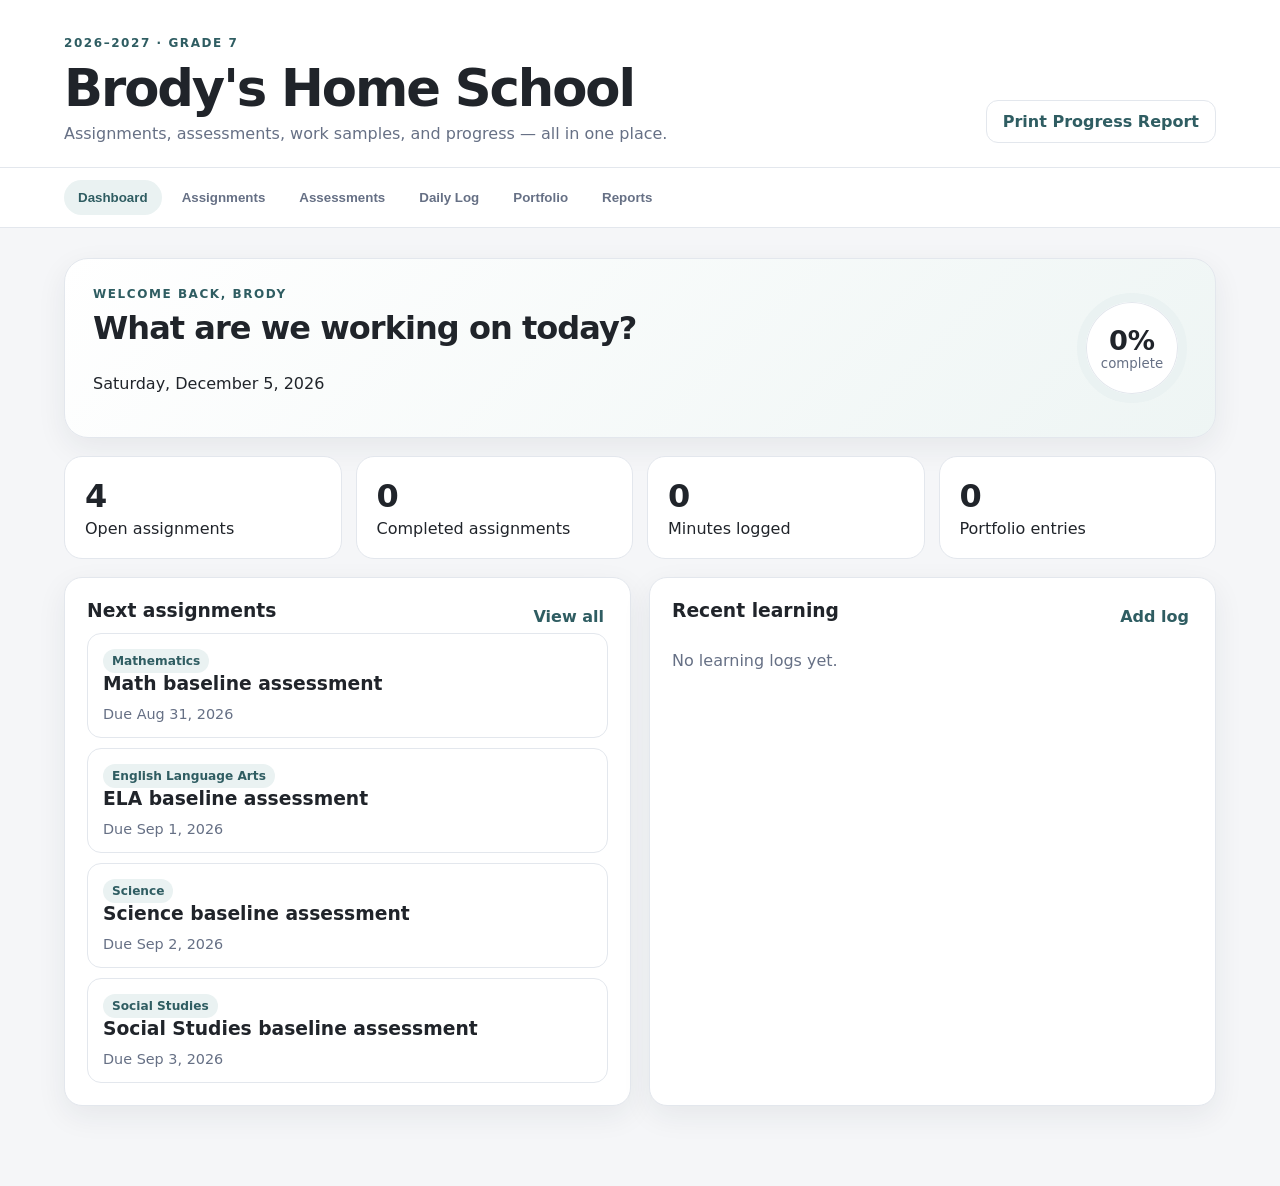
==== index.html @ 9b94ae25 "Add files via upload" ====
<!DOCTYPE html>
<html lang="en">
<head>
  <meta charset="UTF-8">
  <meta name="viewport" content="width=device-width, initial-scale=1.0">
  <title>Brody's Home School</title>
  <link rel="stylesheet" href="styles.css">
</head>
<body>
<header class="site-header">
  <div>
    <p class="eyebrow">2026–2027 · Grade 7</p>
    <h1>Brody's Home School</h1>
    <p class="subtitle">Assignments, assessments, work samples, and progress — all in one place.</p>
  </div>
  <button id="printReportBtn" class="button secondary">Print Progress Report</button>
</header>

<nav class="tabs">
  <button class="tab active" data-view="dashboard">Dashboard</button>
  <button class="tab" data-view="assignments">Assignments</button>
  <button class="tab" data-view="assessments">Assessments</button>
  <button class="tab" data-view="log">Daily Log</button>
  <button class="tab" data-view="portfolio">Portfolio</button>
  <button class="tab" data-view="reports">Reports</button>
</nav>

<main>
<section id="dashboard" class="view active">
  <div class="hero-card">
    <div>
      <p class="eyebrow">Welcome back, Brody</p>
      <h2>What are we working on today?</h2>
      <p id="todayText"></p>
    </div>
    <div class="progress-ring"><span id="overallPercent">0%</span><small>complete</small></div>
  </div>

  <div class="stats-grid">
    <article class="stat-card"><span class="stat-number" id="dueCount">0</span><span>Open assignments</span></article>
    <article class="stat-card"><span class="stat-number" id="completedCount">0</span><span>Completed assignments</span></article>
    <article class="stat-card"><span class="stat-number" id="minutesCount">0</span><span>Minutes logged</span></article>
    <article class="stat-card"><span class="stat-number" id="portfolioCount">0</span><span>Portfolio entries</span></article>
  </div>

  <div class="two-column">
    <section class="panel">
      <div class="panel-heading"><h3>Next assignments</h3><button class="link-button" data-go="assignments">View all</button></div>
      <div id="nextAssignments" class="stack"></div>
    </section>
    <section class="panel">
      <div class="panel-heading"><h3>Recent learning</h3><button class="link-button" data-go="log">Add log</button></div>
      <div id="recentLogs" class="stack"></div>
    </section>
  </div>
</section>

<section id="assignments" class="view">
  <div class="section-heading">
    <div><p class="eyebrow">Schoolwork</p><h2>Assignments</h2></div>
    <button id="addAssignmentBtn" class="button">+ Add Assignment</button>
  </div>
  <div class="filter-row">
    <select id="subjectFilter">
      <option value="all">All subjects</option><option>English Language Arts</option><option>Mathematics</option>
      <option>Science</option><option>Social Studies</option><option>Health</option><option>Physical Education</option>
      <option>Fine Arts</option><option>Technology</option>
    </select>
    <select id="statusFilter"><option value="all">All statuses</option><option value="open">Open</option><option value="complete">Complete</option></select>
  </div>
  <div id="assignmentList" class="card-list"></div>
</section>

<section id="assessments" class="view">
  <div class="section-heading"><div><p class="eyebrow">Baseline + Progress Checks</p><h2>Assessments</h2></div></div>
  <div class="assessment-intro panel">
    <h3>Assessment Week</h3>
    <p>Use this area for Brody's baseline assessments and later progress checks. Results can be recorded here and carried into his progress reports.</p>
  </div>
  <div id="assessmentList" class="card-list"></div>
</section>

<section id="log" class="view">
  <div class="section-heading"><div><p class="eyebrow">Documentation</p><h2>Daily Learning Log</h2></div></div>
  <form id="logForm" class="panel form-grid">
    <label>Date<input type="date" id="logDate" required></label>
    <label>Subject<select id="logSubject" required>
      <option>English Language Arts</option><option>Mathematics</option><option>Science</option><option>Social Studies</option>
      <option>Health</option><option>Physical Education</option><option>Fine Arts</option><option>Technology</option>
    </select></label>
    <label>Minutes<input type="number" id="logMinutes" min="1" step="1" required></label>
    <label class="full">What did you work on?<textarea id="logActivity" rows="3" required></textarea></label>
    <label class="full">Notes / what I learned<textarea id="logNotes" rows="3"></textarea></label>
    <div class="full"><button class="button" type="submit">Save Learning Log</button></div>
  </form>
  <div id="logList" class="card-list"></div>
</section>

<section id="portfolio" class="view">
  <div class="section-heading">
    <div><p class="eyebrow">Work Samples</p><h2>Portfolio</h2></div>
    <button id="addPortfolioBtn" class="button">+ Add Work Sample</button>
  </div>
  <p class="section-note">Save a title, description, date, subject, and optional link to a photo, PDF, document, or other work sample.</p>
  <div id="portfolioList" class="card-list"></div>
</section>

<section id="reports" class="view">
  <div class="section-heading"><div><p class="eyebrow">Parent Records</p><h2>Progress Reports</h2></div></div>
  <div class="report-grid">
    <article class="panel"><h3>Current Summary</h3><div id="reportSummary"></div></article>
    <article class="panel">
      <h3>Export Records</h3>
      <p>Export a complete copy of Brody's school record from this browser.</p>
      <div class="button-stack">
        <button id="exportJsonBtn" class="button">Export Full Record (.json)</button>
        <button id="exportCsvBtn" class="button secondary">Export Learning Log (.csv)</button>
      </div>
      <p class="privacy-note"><strong>Important:</strong> this starter version stores progress only in this browser. Export regularly so the record is backed up.</p>
    </article>
  </div>
</section>
</main>

<dialog id="assignmentDialog">
<form id="assignmentForm" class="dialog-form">
  <div class="dialog-heading"><h2>Add Assignment</h2><button type="button" class="icon-button close-dialog">×</button></div>
  <label>Title<input id="assignmentTitle" required></label>
  <label>Subject<select id="assignmentSubject">
    <option>English Language Arts</option><option>Mathematics</option><option>Science</option><option>Social Studies</option>
    <option>Health</option><option>Physical Education</option><option>Fine Arts</option><option>Technology</option>
  </select></label>
  <label>Due date<input type="date" id="assignmentDue"></label>
  <label>Description<textarea id="assignmentDescription" rows="4"></textarea></label>
  <label>Resource / assignment link<input type="url" id="assignmentLink" placeholder="https://..."></label>
  <button class="button" type="submit">Save Assignment</button>
</form>
</dialog>

<dialog id="portfolioDialog">
<form id="portfolioForm" class="dialog-form">
  <div class="dialog-heading"><h2>Add Work Sample</h2><button type="button" class="icon-button close-dialog">×</button></div>
  <label>Title<input id="portfolioTitle" required></label>
  <label>Subject<select id="portfolioSubject">
    <option>English Language Arts</option><option>Mathematics</option><option>Science</option><option>Social Studies</option>
    <option>Health</option><option>Physical Education</option><option>Fine Arts</option><option>Technology</option>
  </select></label>
  <label>Date<input type="date" id="portfolioDate" required></label>
  <label>Description<textarea id="portfolioDescription" rows="4"></textarea></label>
  <label>Evidence link<input type="url" id="portfolioLink" placeholder="https://..."></label>
  <button class="button" type="submit">Save Work Sample</button>
</form>
</dialog>

<script src="app.js"></script>
</body>
</html>
---- styles.css ----
:root{--bg:#f5f6f8;--surface:#fff;--text:#20242a;--muted:#667085;--line:#e3e7ed;--accent:#2f5d62;--accent-soft:#eaf2f2;--success:#2f7a4d;--shadow:0 10px 30px rgba(31,41,55,.07);font-family:Inter,system-ui,-apple-system,BlinkMacSystemFont,"Segoe UI",sans-serif}
*{box-sizing:border-box}body{margin:0;background:var(--bg);color:var(--text)}.site-header{padding:36px clamp(20px,5vw,72px) 24px;display:flex;justify-content:space-between;align-items:end;gap:24px;background:var(--surface);border-bottom:1px solid var(--line)}
h1,h2,h3,p{margin-top:0}h1{margin-bottom:6px;font-size:clamp(2rem,4vw,3.3rem);letter-spacing:-.04em}h2{font-size:2rem;letter-spacing:-.03em}h3{margin-bottom:12px}.subtitle,.section-note{color:var(--muted);margin-bottom:0}.eyebrow{text-transform:uppercase;letter-spacing:.13em;font-size:.75rem;font-weight:800;color:var(--accent);margin-bottom:8px}
.tabs{position:sticky;top:0;z-index:10;display:flex;gap:6px;overflow-x:auto;padding:12px clamp(20px,5vw,72px);background:rgba(255,255,255,.94);border-bottom:1px solid var(--line);backdrop-filter:blur(12px)}.tab{border:0;background:transparent;padding:10px 14px;border-radius:999px;font-weight:700;cursor:pointer;color:var(--muted);white-space:nowrap}.tab.active{background:var(--accent-soft);color:var(--accent)}
main{padding:30px clamp(20px,5vw,72px) 80px;max-width:1500px;margin:auto}.view{display:none}.view.active{display:block}.hero-card{background:linear-gradient(135deg,#fff,#eef5f4);border:1px solid var(--line);border-radius:24px;padding:28px;display:flex;align-items:center;justify-content:space-between;gap:24px;box-shadow:var(--shadow)}.progress-ring{width:110px;height:110px;min-width:110px;border-radius:50%;display:grid;place-items:center;align-content:center;background:var(--surface);border:9px solid var(--accent-soft);box-shadow:inset 0 0 0 1px var(--line)}.progress-ring span{font-size:1.7rem;font-weight:850}.progress-ring small{color:var(--muted)}
.stats-grid{display:grid;grid-template-columns:repeat(4,1fr);gap:14px;margin:18px 0}.stat-card{background:var(--surface);border:1px solid var(--line);border-radius:18px;padding:20px}.stat-number{display:block;font-size:2rem;font-weight:850;margin-bottom:4px}.two-column,.report-grid{display:grid;grid-template-columns:1fr 1fr;gap:18px}.panel{background:var(--surface);border:1px solid var(--line);border-radius:18px;padding:22px;box-shadow:var(--shadow)}.panel-heading,.section-heading{display:flex;align-items:center;justify-content:space-between;gap:18px}.section-heading{margin-bottom:18px}.section-heading h2{margin-bottom:0}
.stack{display:grid;gap:10px}.mini-card,.record-card{border:1px solid var(--line);border-radius:14px;padding:15px;background:#fff}.record-card{padding:18px}.record-top{display:flex;align-items:start;justify-content:space-between;gap:16px}.record-card h3{margin-bottom:7px}.meta{color:var(--muted);font-size:.9rem}.badge{display:inline-block;padding:5px 9px;border-radius:999px;background:var(--accent-soft);color:var(--accent);font-size:.76rem;font-weight:800}.badge.complete{background:#e8f5ec;color:var(--success)}.card-list{display:grid;gap:13px}.button,.link-button,.icon-button{font:inherit;cursor:pointer}.button{border:0;border-radius:12px;padding:11px 16px;background:var(--accent);color:white;font-weight:800}.button.secondary{background:white;color:var(--accent);border:1px solid var(--line)}.link-button{border:0;background:transparent;color:var(--accent);font-weight:800;padding:4px}.icon-button{border:0;background:transparent;font-size:1.6rem}
.filter-row{display:flex;gap:10px;margin-bottom:16px}select,input,textarea{width:100%;border:1px solid #ccd3dc;border-radius:10px;padding:10px 11px;font:inherit;background:white}.filter-row select{width:auto;min-width:180px}.form-grid{display:grid;grid-template-columns:1fr 1fr 1fr;gap:14px;margin-bottom:18px}.form-grid label,.dialog-form label{display:grid;gap:7px;font-weight:700;font-size:.92rem}.full{grid-column:1/-1}dialog{width:min(560px,92vw);border:0;border-radius:18px;padding:0;box-shadow:0 24px 70px rgba(0,0,0,.22)}dialog::backdrop{background:rgba(26,30,36,.45)}.dialog-form{padding:22px;display:grid;gap:14px}.dialog-heading{display:flex;justify-content:space-between;align-items:center}.dialog-heading h2{margin:0}.button-stack{display:grid;gap:10px}.privacy-note{color:var(--muted);font-size:.9rem;margin-top:16px}.actions{display:flex;flex-wrap:wrap;gap:8px;margin-top:13px}.actions button,.actions a{border:1px solid var(--line);border-radius:9px;padding:7px 10px;background:white;color:var(--accent);font-weight:750;text-decoration:none;cursor:pointer;font-size:.88rem}.empty{color:var(--muted);padding:18px 0}.report-table{width:100%;border-collapse:collapse}.report-table th,.report-table td{text-align:left;padding:8px;border-bottom:1px solid var(--line)}
@media(max-width:850px){.site-header{align-items:start;flex-direction:column}.stats-grid{grid-template-columns:1fr 1fr}.two-column,.report-grid{grid-template-columns:1fr}.form-grid{grid-template-columns:1fr}.hero-card{align-items:start}}@media(max-width:520px){.stats-grid{grid-template-columns:1fr}.hero-card{flex-direction:column}.filter-row{flex-direction:column}.filter-row select{width:100%}}@media print{.site-header button,.tabs,.section-heading .button,.actions,#exportJsonBtn,#exportCsvBtn{display:none!important}body{background:white}main{max-width:none;padding:20px}.view{display:none!important}#reports.view{display:block!important}.panel{box-shadow:none;break-inside:avoid}}
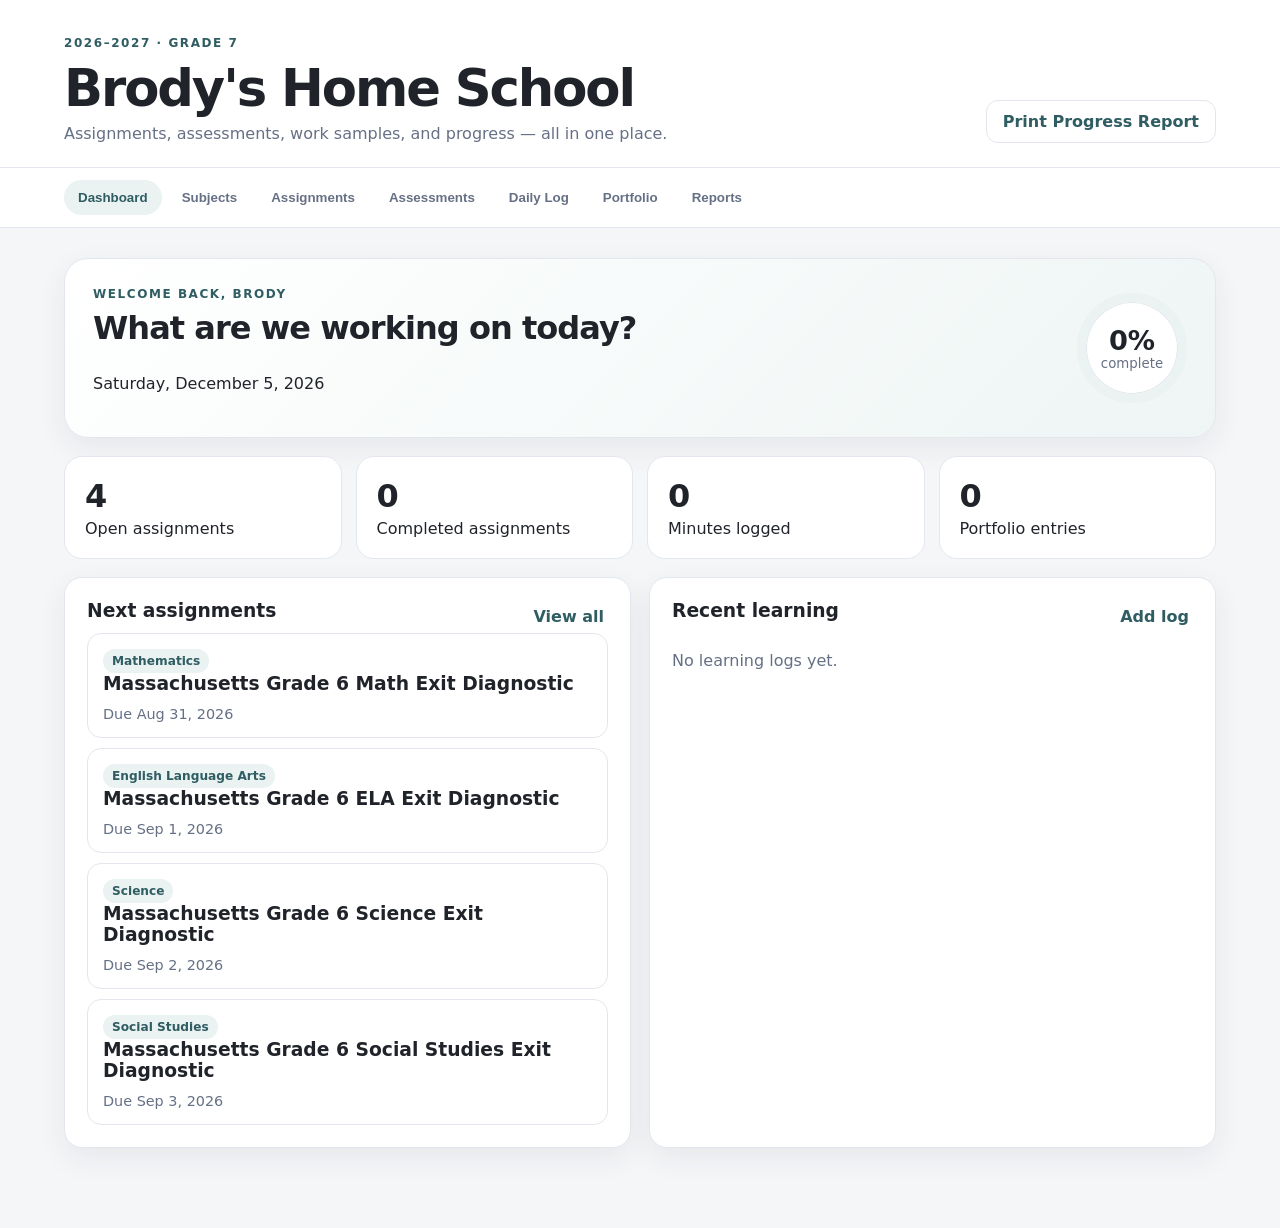
==== commit a8237184: "Add files via upload" ====
--- a/index.html
+++ b/index.html
@@ -18,6 +18,7 @@
 
 <nav class="tabs">
   <button class="tab active" data-view="dashboard">Dashboard</button>
+  <button class="tab" data-view="subjects">Subjects</button>
   <button class="tab" data-view="assignments">Assignments</button>
   <button class="tab" data-view="assessments">Assessments</button>
   <button class="tab" data-view="log">Daily Log</button>
@@ -55,6 +56,22 @@
   </div>
 </section>
 
+
+<section id="subjects" class="view">
+  <div class="section-heading">
+    <div>
+      <p class="eyebrow">California Course of Study</p>
+      <h2>Subjects & Topics</h2>
+    </div>
+  </div>
+  <div class="panel standards-note">
+    <h3>How this site is organized</h3>
+    <p><strong>Instruction from this point forward follows California requirements and standards.</strong> Massachusetts standards are used only for baseline/exit diagnostics to identify what Brody had been taught and mastered before homeschooling began.</p>
+  </div>
+  <div id="subjectGrid" class="subject-grid"></div>
+  <div id="subjectDetail" class="panel subject-detail" hidden></div>
+</section>
+
 <section id="assignments" class="view">
   <div class="section-heading">
     <div><p class="eyebrow">Schoolwork</p><h2>Assignments</h2></div>
@@ -72,10 +89,10 @@
 </section>
 
 <section id="assessments" class="view">
-  <div class="section-heading"><div><p class="eyebrow">Baseline + Progress Checks</p><h2>Assessments</h2></div></div>
+  <div class="section-heading"><div><p class="eyebrow">Massachusetts Exit Baseline + Later Progress Checks</p><h2>Assessments</h2></div></div>
   <div class="assessment-intro panel">
     <h3>Assessment Week</h3>
-    <p>Use this area for Brody's baseline assessments and later progress checks. Results can be recorded here and carried into his progress reports.</p>
+    <p>Brody's initial baseline assessments use Massachusetts standards only, to establish where Grade 6 instruction left off. After the baseline is complete, instructional work and progress checks will be organized around California Grade 7 expectations.</p>
   </div>
   <div id="assessmentList" class="card-list"></div>
 </section>
--- a/styles.css
+++ b/styles.css
@@ -8,3 +8,11 @@
 .stack{display:grid;gap:10px}.mini-card,.record-card{border:1px solid var(--line);border-radius:14px;padding:15px;background:#fff}.record-card{padding:18px}.record-top{display:flex;align-items:start;justify-content:space-between;gap:16px}.record-card h3{margin-bottom:7px}.meta{color:var(--muted);font-size:.9rem}.badge{display:inline-block;padding:5px 9px;border-radius:999px;background:var(--accent-soft);color:var(--accent);font-size:.76rem;font-weight:800}.badge.complete{background:#e8f5ec;color:var(--success)}.card-list{display:grid;gap:13px}.button,.link-button,.icon-button{font:inherit;cursor:pointer}.button{border:0;border-radius:12px;padding:11px 16px;background:var(--accent);color:white;font-weight:800}.button.secondary{background:white;color:var(--accent);border:1px solid var(--line)}.link-button{border:0;background:transparent;color:var(--accent);font-weight:800;padding:4px}.icon-button{border:0;background:transparent;font-size:1.6rem}
 .filter-row{display:flex;gap:10px;margin-bottom:16px}select,input,textarea{width:100%;border:1px solid #ccd3dc;border-radius:10px;padding:10px 11px;font:inherit;background:white}.filter-row select{width:auto;min-width:180px}.form-grid{display:grid;grid-template-columns:1fr 1fr 1fr;gap:14px;margin-bottom:18px}.form-grid label,.dialog-form label{display:grid;gap:7px;font-weight:700;font-size:.92rem}.full{grid-column:1/-1}dialog{width:min(560px,92vw);border:0;border-radius:18px;padding:0;box-shadow:0 24px 70px rgba(0,0,0,.22)}dialog::backdrop{background:rgba(26,30,36,.45)}.dialog-form{padding:22px;display:grid;gap:14px}.dialog-heading{display:flex;justify-content:space-between;align-items:center}.dialog-heading h2{margin:0}.button-stack{display:grid;gap:10px}.privacy-note{color:var(--muted);font-size:.9rem;margin-top:16px}.actions{display:flex;flex-wrap:wrap;gap:8px;margin-top:13px}.actions button,.actions a{border:1px solid var(--line);border-radius:9px;padding:7px 10px;background:white;color:var(--accent);font-weight:750;text-decoration:none;cursor:pointer;font-size:.88rem}.empty{color:var(--muted);padding:18px 0}.report-table{width:100%;border-collapse:collapse}.report-table th,.report-table td{text-align:left;padding:8px;border-bottom:1px solid var(--line)}
 @media(max-width:850px){.site-header{align-items:start;flex-direction:column}.stats-grid{grid-template-columns:1fr 1fr}.two-column,.report-grid{grid-template-columns:1fr}.form-grid{grid-template-columns:1fr}.hero-card{align-items:start}}@media(max-width:520px){.stats-grid{grid-template-columns:1fr}.hero-card{flex-direction:column}.filter-row{flex-direction:column}.filter-row select{width:100%}}@media print{.site-header button,.tabs,.section-heading .button,.actions,#exportJsonBtn,#exportCsvBtn{display:none!important}body{background:white}main{max-width:none;padding:20px}.view{display:none!important}#reports.view{display:block!important}.panel{box-shadow:none;break-inside:avoid}}
+
+.subject-grid{display:grid;grid-template-columns:repeat(3,minmax(0,1fr));gap:14px;margin:18px 0}
+.subject-card{background:var(--surface);border:1px solid var(--line);border-radius:18px;padding:18px;text-align:left;cursor:pointer;box-shadow:var(--shadow);min-width:0}
+.subject-card:hover{border-color:#aab8c2}.subject-card h3{margin:8px 0 7px}.subject-card p{color:var(--muted);font-size:.92rem;margin-bottom:0}
+.subject-detail{margin-top:18px}.topic-list{display:grid;grid-template-columns:repeat(2,minmax(0,1fr));gap:8px 18px;padding-left:18px}
+.standards-note{border-left:5px solid var(--accent)}
+@media(max-width:900px){.subject-grid{grid-template-columns:repeat(2,minmax(0,1fr))}}
+@media(max-width:580px){.subject-grid{grid-template-columns:1fr}.topic-list{grid-template-columns:1fr}}
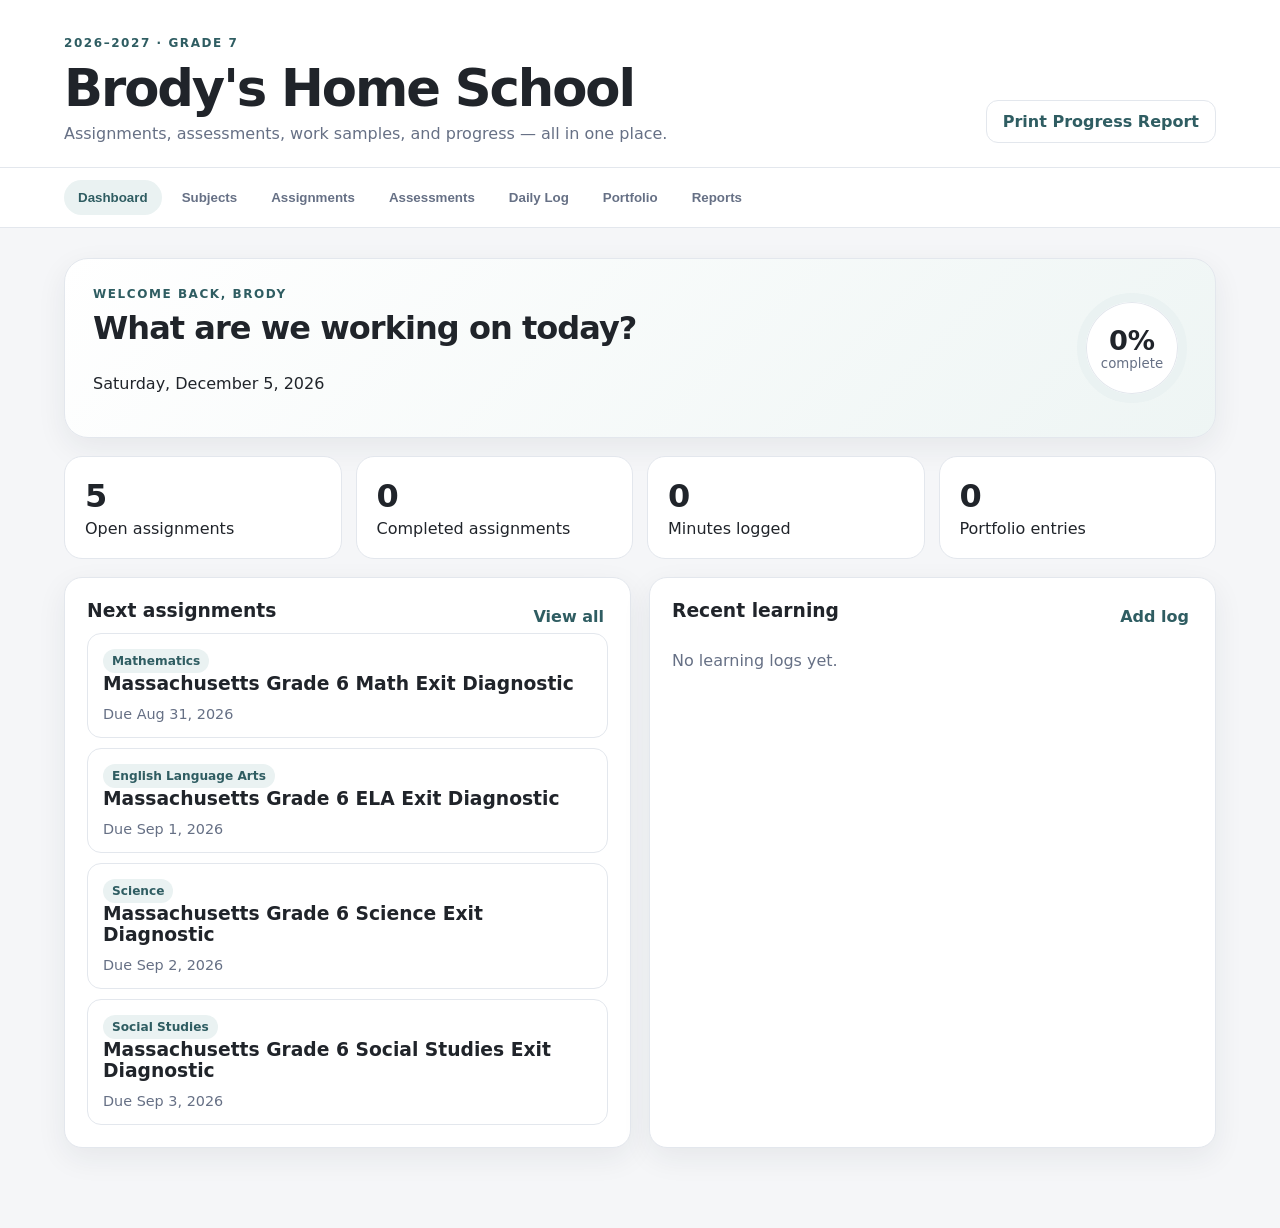
==== commit 027a5a44: "Integrate complete homeschool diagnostic portal and parent reporting Preserve the existing portal an" ====
--- a/index.html
+++ b/index.html
@@ -1,174 +1,176 @@
-<!DOCTYPE html>
-<html lang="en">
-<head>
-  <meta charset="UTF-8">
-  <meta name="viewport" content="width=device-width, initial-scale=1.0">
-  <title>Brody's Home School</title>
-  <link rel="stylesheet" href="styles.css">
-</head>
-<body>
-<header class="site-header">
-  <div>
-    <p class="eyebrow">2026–2027 · Grade 7</p>
-    <h1>Brody's Home School</h1>
-    <p class="subtitle">Assignments, assessments, work samples, and progress — all in one place.</p>
-  </div>
-  <button id="printReportBtn" class="button secondary">Print Progress Report</button>
-</header>
-
-<nav class="tabs">
-  <button class="tab active" data-view="dashboard">Dashboard</button>
-  <button class="tab" data-view="subjects">Subjects</button>
-  <button class="tab" data-view="assignments">Assignments</button>
-  <button class="tab" data-view="assessments">Assessments</button>
-  <button class="tab" data-view="log">Daily Log</button>
-  <button class="tab" data-view="portfolio">Portfolio</button>
-  <button class="tab" data-view="reports">Reports</button>
-</nav>
-
-<main>
-<section id="dashboard" class="view active">
-  <div class="hero-card">
-    <div>
-      <p class="eyebrow">Welcome back, Brody</p>
-      <h2>What are we working on today?</h2>
-      <p id="todayText"></p>
-    </div>
-    <div class="progress-ring"><span id="overallPercent">0%</span><small>complete</small></div>
-  </div>
-
-  <div class="stats-grid">
-    <article class="stat-card"><span class="stat-number" id="dueCount">0</span><span>Open assignments</span></article>
-    <article class="stat-card"><span class="stat-number" id="completedCount">0</span><span>Completed assignments</span></article>
-    <article class="stat-card"><span class="stat-number" id="minutesCount">0</span><span>Minutes logged</span></article>
-    <article class="stat-card"><span class="stat-number" id="portfolioCount">0</span><span>Portfolio entries</span></article>
-  </div>
-
-  <div class="two-column">
-    <section class="panel">
-      <div class="panel-heading"><h3>Next assignments</h3><button class="link-button" data-go="assignments">View all</button></div>
-      <div id="nextAssignments" class="stack"></div>
-    </section>
-    <section class="panel">
-      <div class="panel-heading"><h3>Recent learning</h3><button class="link-button" data-go="log">Add log</button></div>
-      <div id="recentLogs" class="stack"></div>
-    </section>
-  </div>
-</section>
-
-
-<section id="subjects" class="view">
-  <div class="section-heading">
-    <div>
-      <p class="eyebrow">California Course of Study</p>
-      <h2>Subjects & Topics</h2>
-    </div>
-  </div>
-  <div class="panel standards-note">
-    <h3>How this site is organized</h3>
-    <p><strong>Instruction from this point forward follows California requirements and standards.</strong> Massachusetts standards are used only for baseline/exit diagnostics to identify what Brody had been taught and mastered before homeschooling began.</p>
-  </div>
-  <div id="subjectGrid" class="subject-grid"></div>
-  <div id="subjectDetail" class="panel subject-detail" hidden></div>
-</section>
-
-<section id="assignments" class="view">
-  <div class="section-heading">
-    <div><p class="eyebrow">Schoolwork</p><h2>Assignments</h2></div>
-    <button id="addAssignmentBtn" class="button">+ Add Assignment</button>
-  </div>
-  <div class="filter-row">
-    <select id="subjectFilter">
-      <option value="all">All subjects</option><option>English Language Arts</option><option>Mathematics</option>
-      <option>Science</option><option>Social Studies</option><option>Health</option><option>Physical Education</option>
-      <option>Fine Arts</option><option>Technology</option>
-    </select>
-    <select id="statusFilter"><option value="all">All statuses</option><option value="open">Open</option><option value="complete">Complete</option></select>
-  </div>
-  <div id="assignmentList" class="card-list"></div>
-</section>
-
-<section id="assessments" class="view">
-  <div class="section-heading"><div><p class="eyebrow">Massachusetts Exit Baseline + Later Progress Checks</p><h2>Assessments</h2></div></div>
-  <div class="assessment-intro panel">
-    <h3>Assessment Week</h3>
-    <p>Brody's initial baseline assessments use Massachusetts standards only, to establish where Grade 6 instruction left off. After the baseline is complete, instructional work and progress checks will be organized around California Grade 7 expectations.</p>
-  </div>
-  <div id="assessmentList" class="card-list"></div>
-</section>
-
-<section id="log" class="view">
-  <div class="section-heading"><div><p class="eyebrow">Documentation</p><h2>Daily Learning Log</h2></div></div>
-  <form id="logForm" class="panel form-grid">
-    <label>Date<input type="date" id="logDate" required></label>
-    <label>Subject<select id="logSubject" required>
-      <option>English Language Arts</option><option>Mathematics</option><option>Science</option><option>Social Studies</option>
-      <option>Health</option><option>Physical Education</option><option>Fine Arts</option><option>Technology</option>
-    </select></label>
-    <label>Minutes<input type="number" id="logMinutes" min="1" step="1" required></label>
-    <label class="full">What did you work on?<textarea id="logActivity" rows="3" required></textarea></label>
-    <label class="full">Notes / what I learned<textarea id="logNotes" rows="3"></textarea></label>
-    <div class="full"><button class="button" type="submit">Save Learning Log</button></div>
-  </form>
-  <div id="logList" class="card-list"></div>
-</section>
-
-<section id="portfolio" class="view">
-  <div class="section-heading">
-    <div><p class="eyebrow">Work Samples</p><h2>Portfolio</h2></div>
-    <button id="addPortfolioBtn" class="button">+ Add Work Sample</button>
-  </div>
-  <p class="section-note">Save a title, description, date, subject, and optional link to a photo, PDF, document, or other work sample.</p>
-  <div id="portfolioList" class="card-list"></div>
-</section>
-
-<section id="reports" class="view">
-  <div class="section-heading"><div><p class="eyebrow">Parent Records</p><h2>Progress Reports</h2></div></div>
-  <div class="report-grid">
-    <article class="panel"><h3>Current Summary</h3><div id="reportSummary"></div></article>
-    <article class="panel">
-      <h3>Export Records</h3>
-      <p>Export a complete copy of Brody's school record from this browser.</p>
-      <div class="button-stack">
-        <button id="exportJsonBtn" class="button">Export Full Record (.json)</button>
-        <button id="exportCsvBtn" class="button secondary">Export Learning Log (.csv)</button>
-      </div>
-      <p class="privacy-note"><strong>Important:</strong> this starter version stores progress only in this browser. Export regularly so the record is backed up.</p>
-    </article>
-  </div>
-</section>
-</main>
-
-<dialog id="assignmentDialog">
-<form id="assignmentForm" class="dialog-form">
-  <div class="dialog-heading"><h2>Add Assignment</h2><button type="button" class="icon-button close-dialog">×</button></div>
-  <label>Title<input id="assignmentTitle" required></label>
-  <label>Subject<select id="assignmentSubject">
-    <option>English Language Arts</option><option>Mathematics</option><option>Science</option><option>Social Studies</option>
-    <option>Health</option><option>Physical Education</option><option>Fine Arts</option><option>Technology</option>
-  </select></label>
-  <label>Due date<input type="date" id="assignmentDue"></label>
-  <label>Description<textarea id="assignmentDescription" rows="4"></textarea></label>
-  <label>Resource / assignment link<input type="url" id="assignmentLink" placeholder="https://..."></label>
-  <button class="button" type="submit">Save Assignment</button>
-</form>
-</dialog>
-
-<dialog id="portfolioDialog">
-<form id="portfolioForm" class="dialog-form">
-  <div class="dialog-heading"><h2>Add Work Sample</h2><button type="button" class="icon-button close-dialog">×</button></div>
-  <label>Title<input id="portfolioTitle" required></label>
-  <label>Subject<select id="portfolioSubject">
-    <option>English Language Arts</option><option>Mathematics</option><option>Science</option><option>Social Studies</option>
-    <option>Health</option><option>Physical Education</option><option>Fine Arts</option><option>Technology</option>
-  </select></label>
-  <label>Date<input type="date" id="portfolioDate" required></label>
-  <label>Description<textarea id="portfolioDescription" rows="4"></textarea></label>
-  <label>Evidence link<input type="url" id="portfolioLink" placeholder="https://..."></label>
-  <button class="button" type="submit">Save Work Sample</button>
-</form>
-</dialog>
-
-<script src="app.js"></script>
-</body>
-</html>
+<!DOCTYPE html>
+<html lang="en">
+<head>
+  <meta charset="UTF-8">
+  <meta name="viewport" content="width=device-width, initial-scale=1.0">
+  <title>Brody's Home School</title>
+  <link rel="stylesheet" href="styles.css">
+</head>
+<body>
+<header class="site-header">
+  <div>
+    <p class="eyebrow">2026–2027 · Grade 7</p>
+    <h1>Brody's Home School</h1>
+    <p class="subtitle">Assignments, assessments, work samples, and progress — all in one place.</p>
+  </div>
+  <button id="printReportBtn" class="button secondary">Print Progress Report</button>
+</header>
+
+<nav class="tabs">
+  <button class="tab active" data-view="dashboard">Dashboard</button>
+  <button class="tab" data-view="subjects">Subjects</button>
+  <button class="tab" data-view="assignments">Assignments</button>
+  <button class="tab" data-view="assessments">Assessments</button>
+  <button class="tab" data-view="log">Daily Log</button>
+  <button class="tab" data-view="portfolio">Portfolio</button>
+  <button class="tab" data-view="reports">Reports</button>
+</nav>
+
+<main>
+<section id="dashboard" class="view active">
+  <div class="hero-card">
+    <div>
+      <p class="eyebrow">Welcome back, Brody</p>
+      <h2>What are we working on today?</h2>
+      <p id="todayText"></p>
+    </div>
+    <div class="progress-ring"><span id="overallPercent">0%</span><small>complete</small></div>
+  </div>
+
+  <div class="stats-grid">
+    <article class="stat-card"><span class="stat-number" id="dueCount">0</span><span>Open assignments</span></article>
+    <article class="stat-card"><span class="stat-number" id="completedCount">0</span><span>Completed assignments</span></article>
+    <article class="stat-card"><span class="stat-number" id="minutesCount">0</span><span>Minutes logged</span></article>
+    <article class="stat-card"><span class="stat-number" id="portfolioCount">0</span><span>Portfolio entries</span></article>
+  </div>
+
+  <div class="two-column">
+    <section class="panel">
+      <div class="panel-heading"><h3>Next assignments</h3><button class="link-button" data-go="assignments">View all</button></div>
+      <div id="nextAssignments" class="stack"></div>
+    </section>
+    <section class="panel">
+      <div class="panel-heading"><h3>Recent learning</h3><button class="link-button" data-go="log">Add log</button></div>
+      <div id="recentLogs" class="stack"></div>
+    </section>
+  </div>
+</section>
+
+
+<section id="subjects" class="view">
+  <div class="section-heading">
+    <div>
+      <p class="eyebrow">California Course of Study</p>
+      <h2>Subjects & Topics</h2>
+    </div>
+  </div>
+  <div class="panel standards-note">
+    <h3>How this site is organized</h3>
+    <p><strong>Instruction from this point forward follows California requirements and standards.</strong> Massachusetts standards are used only for baseline/exit diagnostics to identify what Brody had been taught and mastered before homeschooling began.</p>
+  </div>
+  <div id="subjectGrid" class="subject-grid"></div>
+  <div id="subjectDetail" class="panel subject-detail" hidden></div>
+</section>
+
+<section id="assignments" class="view">
+  <div class="section-heading">
+    <div><p class="eyebrow">Schoolwork</p><h2>Assignments</h2></div>
+    <button id="addAssignmentBtn" class="button">+ Add Assignment</button>
+  </div>
+  <div class="filter-row">
+    <select id="subjectFilter">
+      <option value="all">All subjects</option><option>English Language Arts</option><option>Mathematics</option>
+      <option>Science</option><option>Social Studies</option><option>Health</option><option>Physical Education</option>
+      <option>Fine Arts</option><option>Technology</option>
+    </select>
+    <select id="statusFilter"><option value="all">All statuses</option><option value="open">Open</option><option value="complete">Complete</option></select>
+  </div>
+  <div id="assignmentList" class="card-list"></div>
+</section>
+
+<section id="assessments" class="view">
+  <div class="section-heading"><div><p class="eyebrow">Massachusetts Exit Baseline + Later Progress Checks</p><h2>Assessments</h2></div></div>
+  <div class="assessment-intro panel">
+    <h3>Assessment Week</h3>
+    <p>Brody's initial assessments use Massachusetts exit expectations as the core baseline, with separate prerequisite and California readiness probes, to establish where Grade 6 instruction left off. After the baseline is complete, instructional work and progress checks will be organized around California Grade 7 expectations.</p>
+  </div>
+  <div id="assessmentList" class="card-list"></div>
+</section>
+
+<section id="log" class="view">
+  <div class="section-heading"><div><p class="eyebrow">Documentation</p><h2>Daily Learning Log</h2></div></div>
+  <form id="logForm" class="panel form-grid">
+    <label>Date<input type="date" id="logDate" required></label>
+    <label>Subject<select id="logSubject" required>
+      <option>English Language Arts</option><option>Mathematics</option><option>Science</option><option>Social Studies</option>
+      <option>Health</option><option>Physical Education</option><option>Fine Arts</option><option>Technology</option>
+    </select></label>
+    <label>Minutes<input type="number" id="logMinutes" min="1" step="1" required></label>
+    <label class="full">What did you work on?<textarea id="logActivity" rows="3" required></textarea></label>
+    <label class="full">Notes / what I learned<textarea id="logNotes" rows="3"></textarea></label>
+    <div class="full"><button class="button" type="submit">Save Learning Log</button></div>
+  </form>
+  <div id="logList" class="card-list"></div>
+</section>
+
+<section id="portfolio" class="view">
+  <div class="section-heading">
+    <div><p class="eyebrow">Work Samples</p><h2>Portfolio</h2></div>
+    <button id="addPortfolioBtn" class="button">+ Add Work Sample</button>
+  </div>
+  <p class="section-note">Save a title, description, date, subject, and optional link to a photo, PDF, document, or other work sample.</p>
+  <div id="portfolioList" class="card-list"></div>
+</section>
+
+<section id="reports" class="view">
+  <div class="section-heading"><div><p class="eyebrow">Parent Records</p><h2>Progress Reports</h2></div></div>
+  <div class="report-grid">
+    <article class="panel"><h3>Current Summary</h3><div id="reportSummary"></div></article>
+    <article class="panel">
+      <h3>Export Records</h3>
+      <p>Export a complete copy of Brody's school record from this browser.</p>
+      <div class="button-stack">
+        <button id="exportJsonBtn" class="button">Export Full Record (.json)</button>
+        <button id="exportCsvBtn" class="button secondary">Export Learning Log (.csv)</button>
+      </div>
+      <p class="privacy-note"><strong>Important:</strong> this starter version stores progress only in this browser. Export regularly so the record is backed up.</p>
+    </article>
+  </div>
+</section>
+</main>
+
+<dialog id="assignmentDialog">
+<form id="assignmentForm" class="dialog-form">
+  <div class="dialog-heading"><h2>Add Assignment</h2><button type="button" class="icon-button close-dialog">×</button></div>
+  <label>Title<input id="assignmentTitle" required></label>
+  <label>Subject<select id="assignmentSubject">
+    <option>English Language Arts</option><option>Mathematics</option><option>Science</option><option>Social Studies</option>
+    <option>Health</option><option>Physical Education</option><option>Fine Arts</option><option>Technology</option>
+  </select></label>
+  <label>Due date<input type="date" id="assignmentDue"></label>
+  <label>Description<textarea id="assignmentDescription" rows="4"></textarea></label>
+  <label>Resource / assignment link<input type="url" id="assignmentLink" placeholder="https://..."></label>
+  <button class="button" type="submit">Save Assignment</button>
+</form>
+</dialog>
+
+<dialog id="portfolioDialog">
+<form id="portfolioForm" class="dialog-form">
+  <div class="dialog-heading"><h2>Add Work Sample</h2><button type="button" class="icon-button close-dialog">×</button></div>
+  <label>Title<input id="portfolioTitle" required></label>
+  <label>Subject<select id="portfolioSubject">
+    <option>English Language Arts</option><option>Mathematics</option><option>Science</option><option>Social Studies</option>
+    <option>Health</option><option>Physical Education</option><option>Fine Arts</option><option>Technology</option>
+  </select></label>
+  <label>Date<input type="date" id="portfolioDate" required></label>
+  <label>Description<textarea id="portfolioDescription" rows="4"></textarea></label>
+  <label>Evidence link<input type="url" id="portfolioLink" placeholder="https://..."></label>
+  <button class="button" type="submit">Save Work Sample</button>
+</form>
+</dialog>
+
+<script src="portal-config.js"></script>
+<script src="app.js"></script>
+<script src="portal-extras.js"></script>
+</body>
+</html>
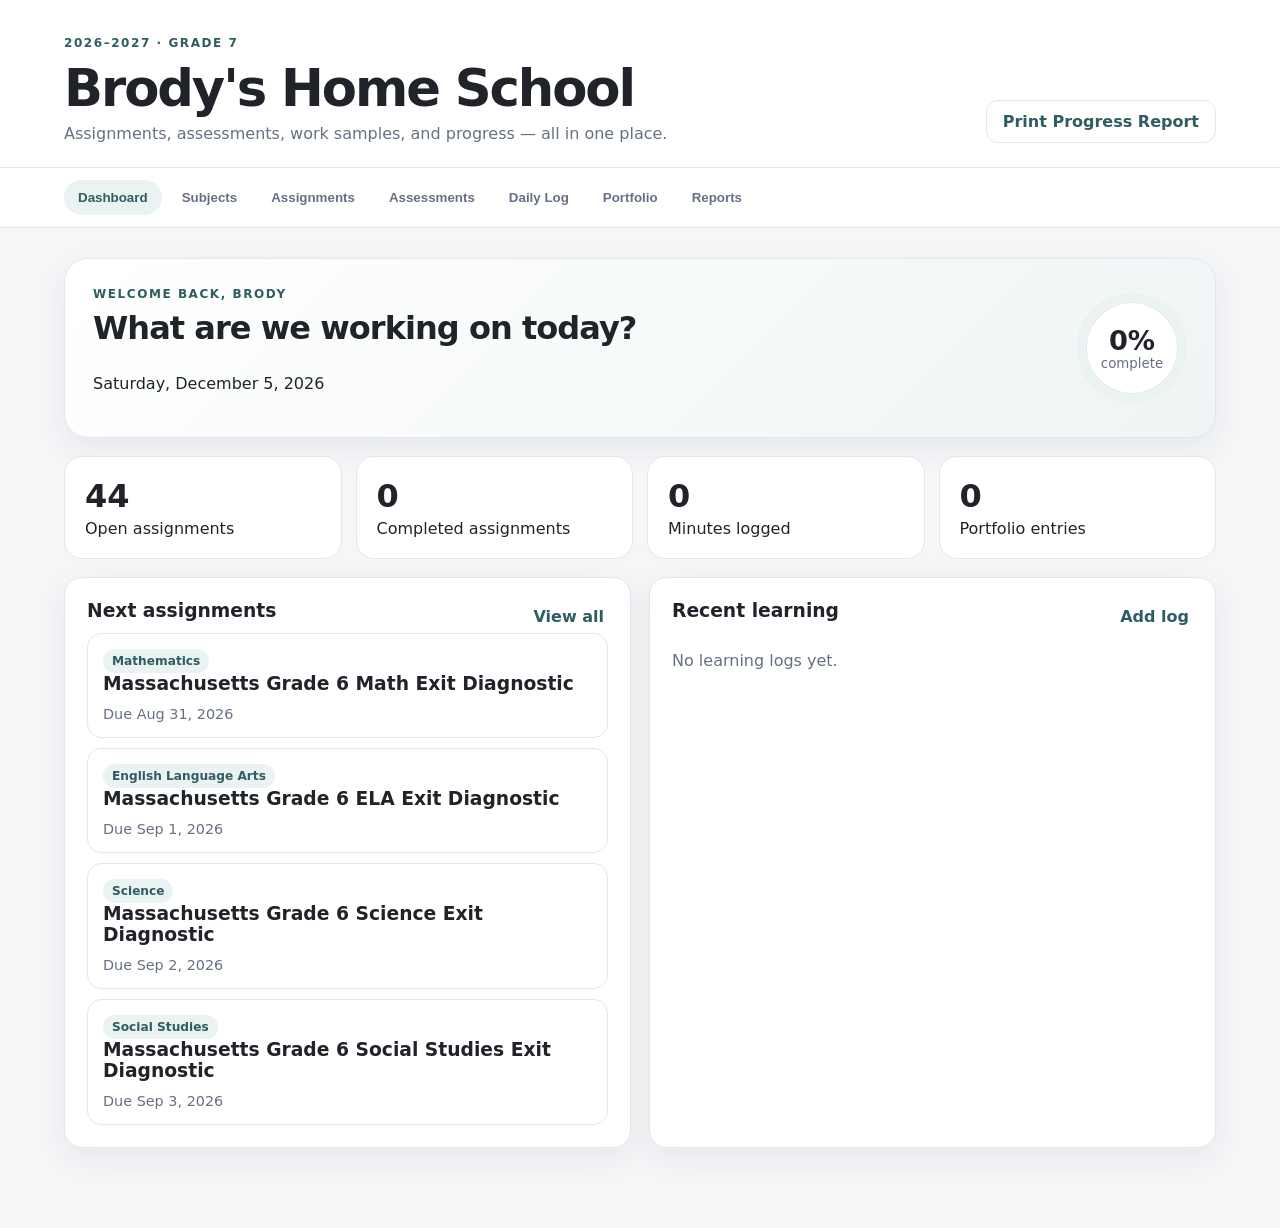
==== commit df5ea60a: "Add seven-week ELA writing bridge with saved work and parent review Add 39 sequential ELA assignment" ====
--- a/index.html
+++ b/index.html
@@ -5,6 +5,7 @@
   <meta name="viewport" content="width=device-width, initial-scale=1.0">
   <title>Brody's Home School</title>
   <link rel="stylesheet" href="styles.css">
+  <link rel="stylesheet" href="ela.css">
 </head>
 <body>
 <header class="site-header">
@@ -172,5 +173,8 @@
 <script src="portal-config.js"></script>
 <script src="app.js"></script>
 <script src="portal-extras.js"></script>
+<script src="ela-curriculum.js"></script>
+<script src="ela-store.js"></script>
+<script src="ela-portal.js"></script>
 </body>
 </html>
--- a/ela.css
+++ b/ela.css
@@ -0,0 +1,3 @@
+.ela-main{max-width:1000px}.ela-meta{display:flex;flex-wrap:wrap;gap:8px;margin:12px 0 20px}.ela-main p,.ela-main li{line-height:1.65}.ela-main li{margin-bottom:9px}.ela-main label{display:block;font-weight:650;margin:20px 0 8px}.ela-main textarea{display:block;margin-top:8px;line-height:1.6;min-height:100px;resize:vertical}.ela-main .panel{margin-bottom:20px}.ela-main .ela-check{display:flex;align-items:start;gap:10px;font-weight:400}.ela-check input{width:auto;margin-top:5px}.ela-response{white-space:pre-wrap;overflow-wrap:anywhere;line-height:1.6}.ela-status{color:var(--accent);min-height:1.5em}.ela-main details{margin:14px 0}.ela-main summary{cursor:pointer;font-weight:700}.ela-toolbar{display:flex;flex-wrap:wrap;gap:10px;align-items:center}.ela-toolbar a{color:var(--accent)}.ela-main button:disabled{opacity:.55;cursor:not-allowed}.ela-rubric{display:grid;grid-template-columns:repeat(2,minmax(0,1fr));gap:12px}.ela-rubric label{margin:0}.ela-rubric select{margin-top:8px}.ela-week-heading{grid-column:1/-1;margin:22px 0 0}.ela-table-wrap{overflow-x:auto}.ela-print-only{display:none}.ela-evidence{break-inside:auto!important}#ela-parent label{display:block;margin:14px 0 6px}#ela-parent .panel{margin-top:18px}#ela-parent .ela-rubric label{margin:0}#ela-parent textarea{margin-top:6px}#ela-parent .ela-check input{width:auto}#ela-parent .ela-check{display:flex;gap:10px}.ela-record-meta{margin:8px 0}.ela-assignment-banner{margin-bottom:16px}.ela-hidden{display:none!important}
+@media(max-width:600px){.ela-rubric{grid-template-columns:1fr}.ela-main{padding:22px 16px}.ela-main h1{font-size:2rem}.filter-row{flex-wrap:wrap}}
+@media print{.no-print,.ela-toolbar,button{display:none!important}.ela-print-only{display:block}textarea,select{display:none!important}.ela-main .panel{break-inside:auto}.ela-response{overflow:visible}.ela-status{display:none}details{display:block}#ela-parent .panel{break-inside:auto}}
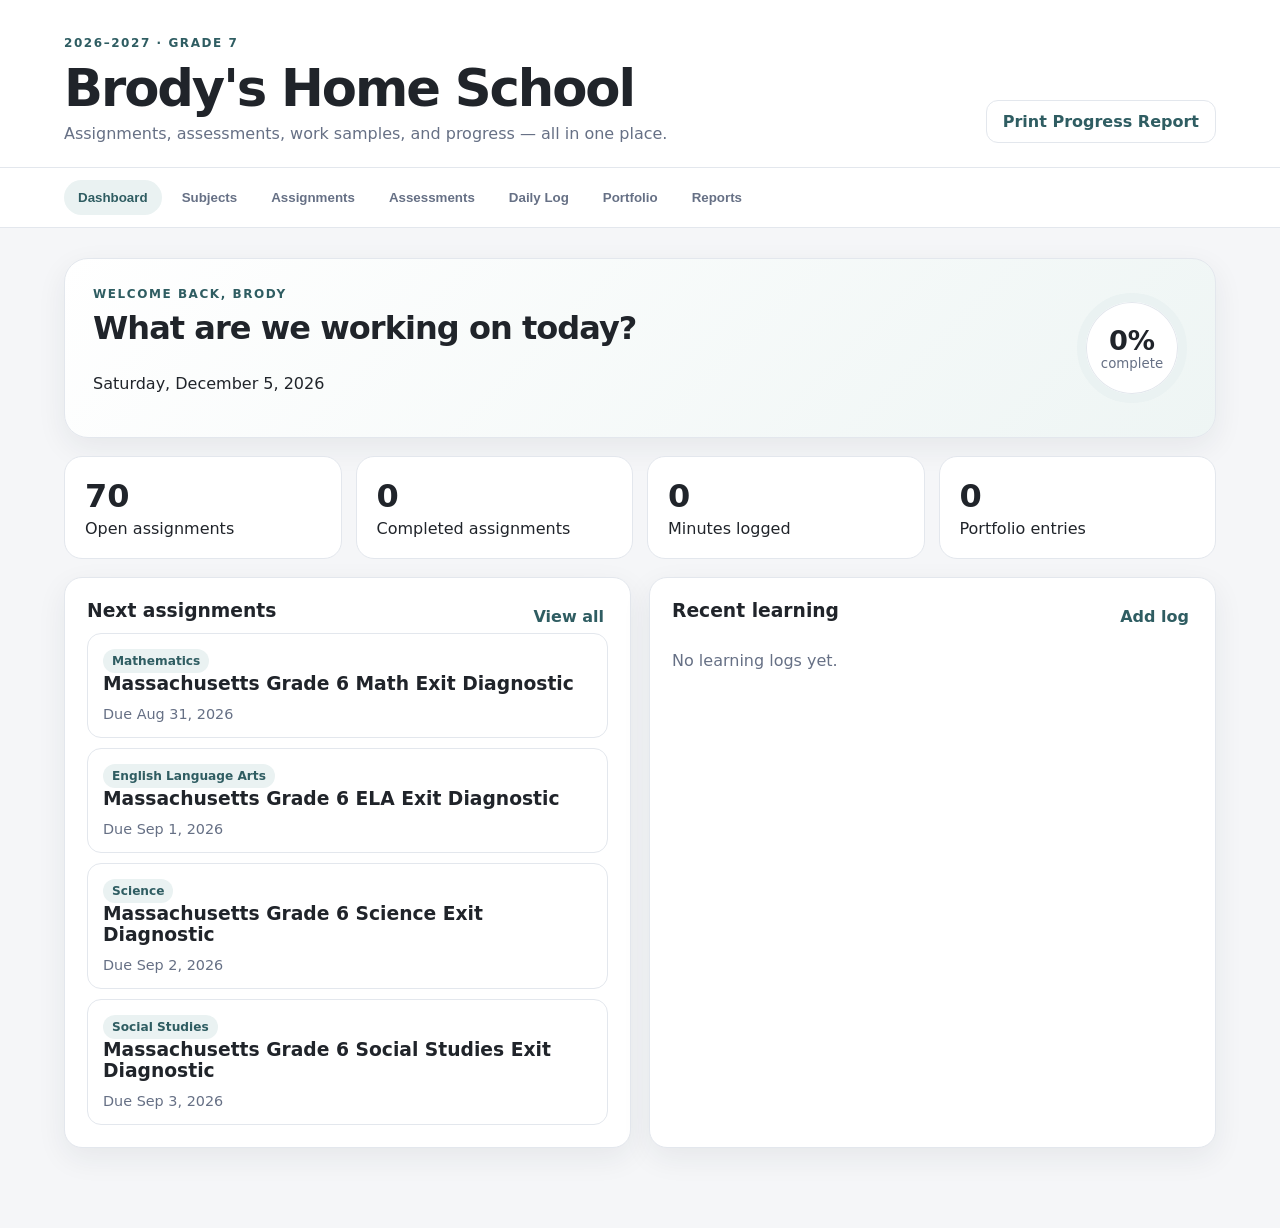
==== commit a00ddf68: "Integrate History lessons, evidence records, and parent summary Add History assignments, autosaved w" ====
--- a/index.html
+++ b/index.html
@@ -6,6 +6,7 @@
   <title>Brody's Home School</title>
   <link rel="stylesheet" href="styles.css">
   <link rel="stylesheet" href="ela.css">
+<link rel="stylesheet" href="history-bridge.css">
 </head>
 <body>
 <header class="site-header">
@@ -176,5 +177,8 @@
 <script src="ela-curriculum.js"></script>
 <script src="ela-store.js"></script>
 <script src="ela-portal.js"></script>
+<script src="history-course.js"></script>
+<script src="history-store.js"></script>
+<script src="history-portal.js"></script>
 </body>
 </html>
--- a/history-bridge.css
+++ b/history-bridge.css
@@ -0,0 +1,6 @@
+.history-page main{max-width:1380px}.history-page h1{font-size:clamp(2rem,4vw,3rem)}.history-page h2{font-size:1.65rem}.history-page a.button{text-decoration:none;display:inline-block}.history-flow{display:flex;gap:8px;flex-wrap:wrap;margin:18px 0;color:var(--accent);font-weight:800;font-size:.8rem}.history-flow span:not(:last-child)::after{content:' →';padding-left:8px;color:var(--muted)}.history-grid{display:grid;grid-template-columns:260px minmax(0,1fr);gap:22px;align-items:start}.history-sidebar{position:sticky;top:20px}.history-sidebar a{display:block;padding:10px 12px;border-radius:10px;margin:5px 0;color:var(--text);text-decoration:none;border:1px solid transparent}.history-sidebar a[aria-current]{background:var(--accent-soft);border-color:#abc4c4}.history-sidebar small{display:block;color:var(--muted);margin-top:4px}.history-week-grid{display:grid;grid-template-columns:repeat(2,minmax(0,1fr));gap:16px}.history-week-card .actions{margin-top:18px}.history-week-card h3{margin:12px 0}.history-phase{border-left:4px solid var(--accent);padding-left:14px;margin:16px 0}.history-video{background:#edf5f4;border:1px solid #c9dddd;border-radius:14px;padding:20px}.history-video h3{margin-bottom:6px}.history-video .history-search{font-size:1.1rem;font-weight:750}.history-reading p{line-height:1.75;max-width:80ch}.history-activity{padding:18px 0;border-bottom:1px solid var(--line)}.history-activity p,.history-activity li{line-height:1.65}.history-activity h3{font-size:1.12rem}.history-page label,.history-parent label{display:grid;gap:6px;font-weight:700;margin:14px 0}.history-page textarea{min-height:100px;font-weight:400}.history-form-grid{display:grid;grid-template-columns:repeat(2,minmax(0,1fr));gap:12px}.history-checkbox{display:flex!important;align-items:start;font-weight:500!important;gap:10px!important}.history-checkbox input{width:auto;margin-top:4px}.history-status{font-size:.92rem;color:var(--accent);min-height:1.4em}.history-alert{border:2px solid #9f3c2f;border-radius:12px;padding:14px;background:#fff1ed;color:#76261c;margin-bottom:16px}.history-response{white-space:pre-wrap;overflow-wrap:anywhere;background:#f5f7f8;border-radius:8px;padding:12px;font-weight:400;line-height:1.6}.history-timeline{display:flex;overflow-x:auto;gap:8px;padding:8px 0 14px}.history-timeline li{flex:1;min-width:135px;background:var(--accent-soft);padding:12px;list-style:none;border-top:3px solid var(--accent);font-size:.88rem}.history-timeline strong{display:block;margin-bottom:5px}.history-note{color:var(--muted);font-size:.9rem;line-height:1.6}.history-parent details{margin:12px 0}.history-parent summary{cursor:pointer;font-weight:750;padding:8px 0}.history-parent h3{margin-top:20px}.history-parent .history-form-grid{grid-template-columns:repeat(3,minmax(0,1fr))}.history-parent .report-table{font-size:.88rem}.history-table-wrap{overflow-x:auto}.history-checkpoint{border-top:1px solid var(--line);padding:12px 0}.history-summary-section{break-inside:avoid;margin-bottom:18px}.history-summary-section li{margin-bottom:10px;line-height:1.6}.history-assignment-banner{margin-bottom:16px}.history-print-only{display:none}.history-parent .history-sources li{margin:8px 0;overflow-wrap:anywhere}.history-parent .history-alert{font-weight:600}.history-page .panel{margin-bottom:18px}.history-page button:focus-visible,.history-page a:focus-visible,.history-parent summary:focus-visible{outline:3px solid #b77020;outline-offset:3px}
+@media(max-width:880px){.history-grid{grid-template-columns:1fr}.history-sidebar{position:static;display:flex;overflow-x:auto;gap:8px}.history-sidebar a{min-width:180px}.history-week-grid{grid-template-columns:1fr}.history-parent .history-form-grid{grid-template-columns:1fr}}
+@media(max-width:560px){.history-form-grid{grid-template-columns:1fr}.history-page main{padding:20px 15px 50px}.history-page .panel{padding:17px}.history-page .site-header{padding:22px 15px}.history-page h2{font-size:1.45rem}.history-video{padding:16px}}
+@media print{@page{margin:14mm}.history-page .site-header{padding:0 0 12px}.history-page .site-header a,.history-sidebar,.history-flow,.history-page .actions,.history-no-print,.history-parent .no-print{display:none!important}.history-page main{padding:0;max-width:none}.history-grid{display:block}.history-page .panel,.history-parent .panel{box-shadow:none;break-inside:auto}.history-page .history-reading p{max-width:none}.history-print-only{display:block}.history-page input,.history-page select,.history-page textarea{display:none}.history-parent input,.history-parent textarea,.history-parent select{display:none}.history-page .history-video{break-inside:avoid}.history-page h1{font-size:24pt}.history-page h2{font-size:18pt}.history-page h3{font-size:13pt}.history-response{background:none;border:1px solid #ddd}.history-parent summary{font-size:13pt}.history-timeline{display:block}.history-timeline li{display:inline-block;width:30%;vertical-align:top;margin:4px}}
+
+@media print{body.history-summary-print .parent-main > .no-print,body.history-summary-print #parent-content > *:not(#history-parent),body.history-summary-print #history-parent > *:not(#history-summary){display:none!important}body.history-summary-print #history-parent{border:0;padding:0;box-shadow:none}body.history-summary-print #history-summary{display:block!important}body.history-summary-print .parent-main{padding:0;max-width:none}}
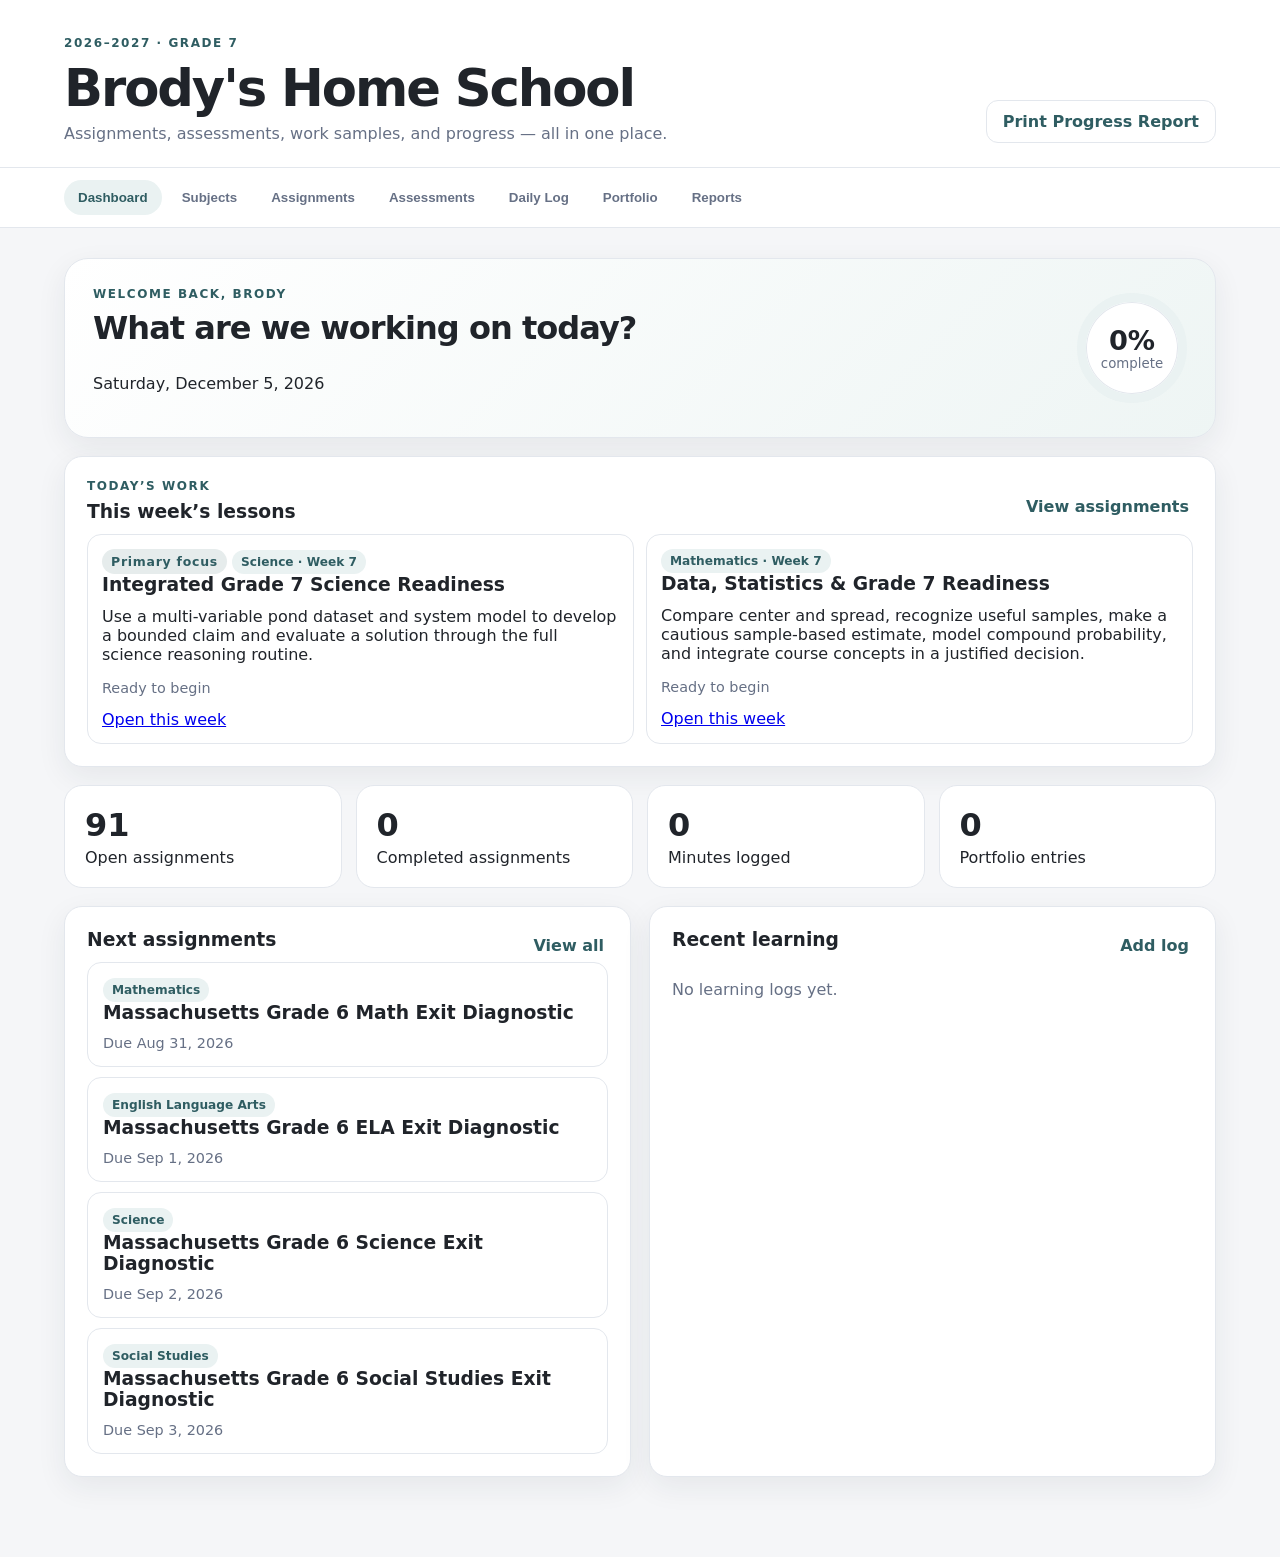
==== commit a8ea57ca: "Publish complete Brody instructional portal" ====
--- a/index.html
+++ b/index.html
@@ -3,10 +3,13 @@
 <head>
   <meta charset="UTF-8">
   <meta name="viewport" content="width=device-width, initial-scale=1.0">
-  <title>Brody's Home School</title>
+  <title>Brody's Home School</title>
+  <link rel="icon" href="favicon.svg" type="image/svg+xml">
   <link rel="stylesheet" href="styles.css">
-  <link rel="stylesheet" href="ela.css">
-<link rel="stylesheet" href="history-bridge.css">
+  <link rel="stylesheet" href="ela.css">
+<link rel="stylesheet" href="history-bridge.css">
+<link rel="stylesheet" href="reading.css">
+<link rel="stylesheet" href="instruction.css?v=20260906">
 </head>
 <body>
 <header class="site-header">
@@ -91,10 +94,10 @@
 </section>
 
 <section id="assessments" class="view">
-  <div class="section-heading"><div><p class="eyebrow">Massachusetts Exit Baseline + Later Progress Checks</p><h2>Assessments</h2></div></div>
+  <div class="section-heading"><div><p class="eyebrow">Historical Starting Evidence</p><h2>Completed Baselines & Records</h2></div></div>
   <div class="assessment-intro panel">
-    <h3>Assessment Week</h3>
-    <p>Brody's initial assessments use Massachusetts exit expectations as the core baseline, with separate prerequisite and California readiness probes, to establish where Grade 6 instruction left off. After the baseline is complete, instructional work and progress checks will be organized around California Grade 7 expectations.</p>
+    <h3>Assessment phase complete</h3>
+    <p>Brody’s completed diagnostics remain here as locked historical starting evidence. Current work is organized in the seven-week California Grade 7 instructional courses, assignments, portfolio, and progress records.</p>
   </div>
   <div id="assessmentList" class="card-list"></div>
 </section>
@@ -171,14 +174,22 @@
 </form>
 </dialog>
 
-<script src="portal-config.js"></script>
-<script src="app.js"></script>
+<script src="portal-config.js"></script>
+<script src="assessment-persistence.js?v=20260907f"></script>
+<script src="app.js?v=20260907f"></script>
 <script src="portal-extras.js"></script>
 <script src="ela-curriculum.js"></script>
 <script src="ela-store.js"></script>
 <script src="ela-portal.js"></script>
-<script src="history-course.js"></script>
-<script src="history-store.js"></script>
-<script src="history-portal.js"></script>
-</body>
-</html>
+  <script src="history-course.js"></script>
+  <script src="history-store.js"></script>
+  <script src="history-portal.js"></script>
+  <script src="reading-course.js"></script>
+  <script src="reading-store.js"></script>
+  <script src="reading-portal.js"></script>
+  <script src="science-course.js?v=20260907f"></script>
+  <script src="math-course.js?v=20260907f"></script>
+  <script src="instruction-core.js?v=20260907f"></script>
+  <script src="instruction-portal.js?v=20260907f"></script>
+</body>
+</html>
--- a/reading.css
+++ b/reading.css
@@ -0,0 +1,5 @@
+:root{--reading-ink:#102f3a;--reading-teal:#0f6f78;--reading-blue:#224e8f;--reading-gold:#d89522;--reading-soft:#eef8f7;--reading-paper:#fffdf8}
+.reading-main{max-width:1080px;margin:0 auto;padding:24px}.reading-main *{box-sizing:border-box}.reading-main p,.reading-main li{line-height:1.65}.reading-main h1{max-width:850px}.reading-toolbar{display:flex;justify-content:space-between;align-items:center;gap:16px;margin-bottom:24px}.reading-toolbar a{color:var(--reading-teal);font-weight:700}.reading-hero{position:relative;overflow:hidden;background:linear-gradient(135deg,var(--reading-ink),#174f61);color:white;border-radius:26px;padding:34px;margin:10px 0 24px;box-shadow:0 18px 45px rgba(16,47,58,.18)}.reading-hero:after{content:"?";position:absolute;right:22px;top:-45px;font:800 190px/1 Georgia,serif;color:rgba(255,255,255,.07)}.reading-hero .eyebrow,.reading-hero h1{color:white}.reading-hero p{max-width:720px}.reading-routine{display:grid;grid-template-columns:repeat(5,minmax(0,1fr));gap:8px;margin:18px 0}.reading-routine span{display:flex;align-items:center;min-height:74px;padding:12px;border-radius:13px;background:#fff;border:1px solid #d9e7e9;color:var(--reading-ink);font-size:.92rem;font-weight:700;box-shadow:0 5px 16px rgba(16,47,58,.06)}.reading-routine span:not(:last-child):after{content:"→";color:var(--reading-gold);margin-left:auto;padding-left:8px}.reading-progress{display:flex;align-items:center;gap:12px;flex-wrap:wrap}.reading-meter{height:10px;flex:1;min-width:180px;background:#dbe8ea;border-radius:999px;overflow:hidden}.reading-meter>span{display:block;height:100%;background:linear-gradient(90deg,var(--reading-teal),var(--reading-blue));border-radius:inherit}.reading-week-grid{display:grid;grid-template-columns:repeat(2,minmax(0,1fr));gap:18px;margin:22px 0}.reading-week-card{display:flex;flex-direction:column;min-width:0;background:white;border:1px solid #d9e3e6;border-radius:20px;padding:22px;box-shadow:0 8px 24px rgba(16,47,58,.08)}.reading-week-card h2{font-size:1.35rem;margin:8px 0}.reading-week-card .actions{margin-top:auto}.reading-week-number{color:var(--reading-teal);font-weight:800;letter-spacing:.08em;text-transform:uppercase}.reading-badges{display:flex;gap:8px;flex-wrap:wrap;margin:12px 0}.reading-badge{display:inline-flex;align-items:center;border-radius:999px;background:var(--reading-soft);color:var(--reading-ink);padding:6px 10px;font-size:.86rem;font-weight:700}.reading-badge.complete{background:#dff4e8;color:#165d37}.reading-badge.portfolio{background:#fff1d5;color:#754a00}.reading-module-grid{display:grid;grid-template-columns:minmax(0,1fr) 290px;gap:20px;align-items:start}.reading-module-grid>*{min-width:0}.reading-side{position:sticky;top:18px}.reading-panel{background:white;border:1px solid #d9e3e6;border-radius:20px;padding:22px;margin:0 0 18px;box-shadow:0 7px 20px rgba(16,47,58,.06)}.reading-panel h2:first-child,.reading-panel h3:first-child{margin-top:0}.reading-lesson{border-left:6px solid var(--reading-gold);background:var(--reading-paper)}.reading-vocab{display:grid;gap:10px}.reading-vocab div{background:var(--reading-soft);padding:10px 12px;border-radius:12px}.reading-vocab dt{font-weight:800;color:var(--reading-teal)}.reading-vocab dd{margin:3px 0 0}.reading-choice-grid{display:grid;grid-template-columns:repeat(2,minmax(0,1fr));gap:14px}.reading-choice-card{display:flex;flex-direction:column;align-items:flex-start;text-align:left;border:2px solid #cfe0e3;background:white;border-radius:16px;padding:18px;cursor:pointer}.reading-choice-card:hover,.reading-choice-card:focus-visible{border-color:var(--reading-teal);box-shadow:0 6px 18px rgba(15,111,120,.12)}.reading-choice-card strong{font-size:1.08rem;color:var(--reading-ink)}.reading-source{border-left:4px solid var(--reading-blue);padding-left:17px;margin:22px 0}.reading-source h3{color:var(--reading-blue)}.reading-source p{white-space:pre-line}.reading-source-list{padding-left:20px}.reading-source-list a{overflow-wrap:anywhere}.reading-table-wrap{overflow-x:auto}.reading-data-table{border-collapse:collapse;width:100%;min-width:520px}.reading-data-table caption{text-align:left;font-weight:800;margin-bottom:8px}.reading-data-table th,.reading-data-table td{padding:10px;border:1px solid #cfdcdf;text-align:left}.reading-data-table th{background:var(--reading-soft)}.reading-objective{border-top:1px solid #d9e3e6;padding:18px 0}.reading-objective:first-of-type{border-top:0}.reading-objective fieldset{border:0;padding:0;margin:0}.reading-objective legend{font-weight:800;margin-bottom:10px}.reading-option{display:flex;align-items:flex-start;gap:10px;border:1px solid #dce5e7;border-radius:12px;padding:11px 12px;margin:8px 0;font-weight:500;cursor:pointer}.reading-option:has(input:checked){border-color:var(--reading-teal);background:var(--reading-soft)}.reading-option input{width:auto;margin-top:5px}.reading-order{display:grid;grid-template-columns:auto 1fr;gap:10px;align-items:center;margin:9px 0}.reading-order span{font-weight:800;color:var(--reading-teal)}.reading-order select{margin:0}.reading-feedback{padding:11px 13px;border-radius:12px;background:#fff4da;margin-top:10px}.reading-feedback.correct{background:#e5f6ec;color:#145c39}.reading-response label{display:block;font-weight:800;margin:20px 0 8px}.reading-response textarea{display:block;margin-top:8px;line-height:1.6;resize:vertical}.reading-actions{display:flex;gap:10px;flex-wrap:wrap;align-items:center;margin:18px 0}.reading-status{min-height:1.5em;color:var(--reading-teal);font-weight:700}.reading-note{background:#f4f7fa;border-radius:12px;padding:12px}.reading-checkpoint{white-space:pre-wrap;overflow-wrap:anywhere}.reading-parent{margin-top:20px}.reading-parent .reading-module-grid{grid-template-columns:1fr}.reading-rubric-grid{display:grid;grid-template-columns:repeat(2,minmax(0,1fr));gap:12px}.reading-rubric-grid label{font-weight:700}.reading-rubric-grid select{margin-top:6px}.reading-parent textarea{margin-top:6px}.reading-parent-summary{display:grid;grid-template-columns:repeat(3,minmax(0,1fr));gap:12px}.reading-parent-summary>div{background:var(--reading-soft);border-radius:14px;padding:16px}.reading-parent-summary strong{display:block;font-size:1.6rem;color:var(--reading-teal)}.reading-assignment-banner{border-left:6px solid var(--reading-teal)}.reading-hidden{display:none!important}
+.reading-side .reading-routine{grid-template-columns:1fr}.reading-side .reading-routine span{min-height:auto}.reading-side .reading-routine span:not(:last-child):after{content:"↓"}
+@media(max-width:760px){.reading-main{padding:18px 14px}.reading-main h1{font-size:2.15rem}.reading-routine{grid-template-columns:1fr}.reading-routine span{min-height:auto}.reading-routine span:not(:last-child):after{content:"↓"}.reading-week-grid,.reading-choice-grid,.reading-module-grid,.reading-rubric-grid,.reading-parent-summary{grid-template-columns:1fr}.reading-side{position:static}.reading-hero{padding:26px 20px}.reading-toolbar{align-items:flex-start}.reading-data-table{min-width:470px}}
+@media print{.no-print,.reading-toolbar,button{display:none!important}.reading-main{max-width:none;padding:0}.reading-hero{background:white!important;color:black!important;box-shadow:none;border:1px solid #bbb}.reading-hero .eyebrow,.reading-hero h1{color:black}.reading-panel,.reading-week-card{box-shadow:none;break-inside:avoid}.reading-side{position:static}.reading-module-grid{display:block}.reading-response textarea,.reading-parent textarea,.reading-parent select{display:none}.reading-checkpoint{overflow:visible}}
--- a/instruction.css
+++ b/instruction.css
@@ -0,0 +1 @@
+.instruction-page{background:var(--bg)}.instruction-page main{max-width:1280px;margin:auto;padding:24px}.instruction-layout{display:grid;grid-template-columns:minmax(210px,260px) minmax(0,1fr);gap:22px;align-items:start}.instruction-nav{position:sticky;top:16px;display:grid;gap:7px}.instruction-nav a{display:block;padding:11px 13px;border:1px solid var(--line);border-radius:12px;background:var(--surface);color:var(--text);text-decoration:none;font-weight:700}.instruction-nav a[aria-current=page]{border-color:var(--accent);box-shadow:inset 4px 0 var(--accent)}.instruction-nav small{display:block;margin-top:3px;color:var(--muted);font-weight:500}.instruction-routine{max-width:1280px;margin:0 auto 18px;display:flex;align-items:center;justify-content:center;gap:8px;flex-wrap:wrap;padding:12px;background:var(--surface);border:1px solid var(--line);border-radius:16px}.instruction-routine span{font-weight:800;color:var(--accent)}.instruction-routine b{color:var(--muted)}.instruction-opening{border-top:5px solid var(--accent)}.instruction-week-grid{display:grid;grid-template-columns:repeat(2,minmax(0,1fr));gap:16px;margin:16px 0}.instruction-week-card{display:flex;flex-direction:column}.instruction-week-card .actions{margin-top:auto}.instruction-progress{font-weight:800;color:var(--accent)}.instruction-stage{display:inline-block;padding:5px 9px;border-radius:999px;background:color-mix(in srgb,var(--accent) 12%,white);color:var(--accent);font-size:.78rem;letter-spacing:.06em;font-weight:900}.instruction-stage.parent{background:#fff0d7;color:#7c4a00}.instruction-stage.portfolio{background:#e7f5ed;color:#22633e}.instruction-stage.friday{background:#f1eafa;color:#5d397d}.instruction-skill-list{display:flex;flex-wrap:wrap;gap:7px;margin:12px 0}.instruction-skill-list span{border:1px solid var(--line);background:var(--surface);border-radius:999px;padding:5px 9px;font-size:.88rem}.instruction-visual{margin:16px 0;padding:18px;background:linear-gradient(135deg,color-mix(in srgb,var(--accent) 8%,white),var(--surface));border:1px solid var(--line);border-radius:18px}.instruction-visual figcaption{font-weight:800;margin-bottom:12px}.instruction-visual>div{display:flex;align-items:center;justify-content:center;gap:8px;flex-wrap:wrap}.instruction-visual span{min-width:110px;padding:14px;text-align:center;background:var(--surface);border:2px solid color-mix(in srgb,var(--accent) 50%,var(--line));border-radius:14px;font-weight:800}.instruction-visual b{font-size:1.35rem;color:var(--accent)}.instruction-lesson,.instruction-activity,.instruction-checkpoint,.instruction-prep,.instruction-finish{margin:16px 0}.instruction-example{padding:14px 16px;border-left:4px solid var(--accent);background:color-mix(in srgb,var(--accent) 6%,white);border-radius:0 12px 12px 0}.instruction-vocab{display:grid;grid-template-columns:repeat(2,minmax(0,1fr));gap:10px}.instruction-vocab div{border:1px solid var(--line);border-radius:12px;padding:10px}.instruction-vocab dt{font-weight:900}.instruction-vocab dd{margin:4px 0 0;color:var(--muted)}.instruction-field-grid{display:grid;grid-template-columns:repeat(2,minmax(0,1fr));gap:13px;margin-top:16px}.instruction-field-grid label,.instruction-finish>label,.instruction-review-form label{display:grid;gap:6px;font-weight:750}.instruction-field-grid .wide{grid-column:1/-1}.instruction-field-grid textarea,.instruction-field-grid select,.instruction-finish textarea,.instruction-finish select,.instruction-finish input,.instruction-review-form textarea,.instruction-review-form select,[data-course-summary]{width:100%;box-sizing:border-box}.instruction-task-check{display:flex;gap:10px;align-items:flex-start;padding:10px 12px;margin:8px 0;border:1px solid var(--line);border-radius:10px;font-weight:700}.instruction-task-check input{margin-top:4px;transform:scale(1.15)}.instruction-status{min-height:1.4em;font-weight:800;color:var(--accent)}.instruction-response,.instruction-parent-response{white-space:pre-wrap;border:1px solid var(--line);border-radius:10px;padding:10px;background:var(--surface)}.instruction-parent-response{margin:9px 0}.instruction-parent-response p{margin:.45rem 0 0}.instruction-parent-summary{display:grid;grid-template-columns:repeat(2,minmax(0,1fr));gap:12px;margin:14px 0}.instruction-parent-summary div{padding:13px;border:1px solid var(--line);border-radius:12px}.instruction-parent-summary strong{display:block;font-size:1.35rem}.instruction-parent-week{margin:12px 0;border:1px solid var(--line);border-radius:14px;padding:12px}.instruction-review-form{display:grid;grid-template-columns:minmax(180px,1fr) minmax(240px,2fr);gap:12px;align-items:end;padding:14px;margin-top:12px;background:color-mix(in srgb,var(--accent) 5%,white);border-radius:12px}.instruction-review-form button{align-self:end}.instruction-spotlight{margin:18px 0}.instruction-spotlight-grid{display:grid;grid-template-columns:repeat(auto-fit,minmax(230px,1fr));gap:12px}.instruction-spotlight-card{padding:14px;border:1px solid var(--line);border-radius:14px;background:var(--surface)}.instruction-course-banner{margin-bottom:15px}.instruction-course-links{display:flex;gap:9px;flex-wrap:wrap}.instruction-error,.instruction-note{padding:12px;border-left:4px solid #b06700;background:#fff7e7;border-radius:8px}.instruction-help{color:var(--muted);font-size:.92rem}@media(max-width:800px){.instruction-page main{padding:16px}.instruction-layout{grid-template-columns:1fr}.instruction-nav{position:static;grid-template-columns:repeat(2,minmax(0,1fr))}.instruction-week-grid,.instruction-field-grid,.instruction-vocab,.instruction-review-form{grid-template-columns:1fr}.instruction-field-grid .wide{grid-column:auto}}@media(max-width:480px){.instruction-nav{grid-template-columns:1fr}.instruction-routine b{display:none}.instruction-routine span{width:100%;text-align:center}.instruction-parent-summary{grid-template-columns:1fr}}@media print{.instruction-page header,.instruction-nav,.instruction-routine,.no-print{display:none!important}.instruction-layout{display:block}.instruction-page main{max-width:none;padding:0}.instruction-page .panel{break-inside:avoid;box-shadow:none}.instruction-field-grid label,.instruction-finish>label{display:none}.print-only{display:block!important}}
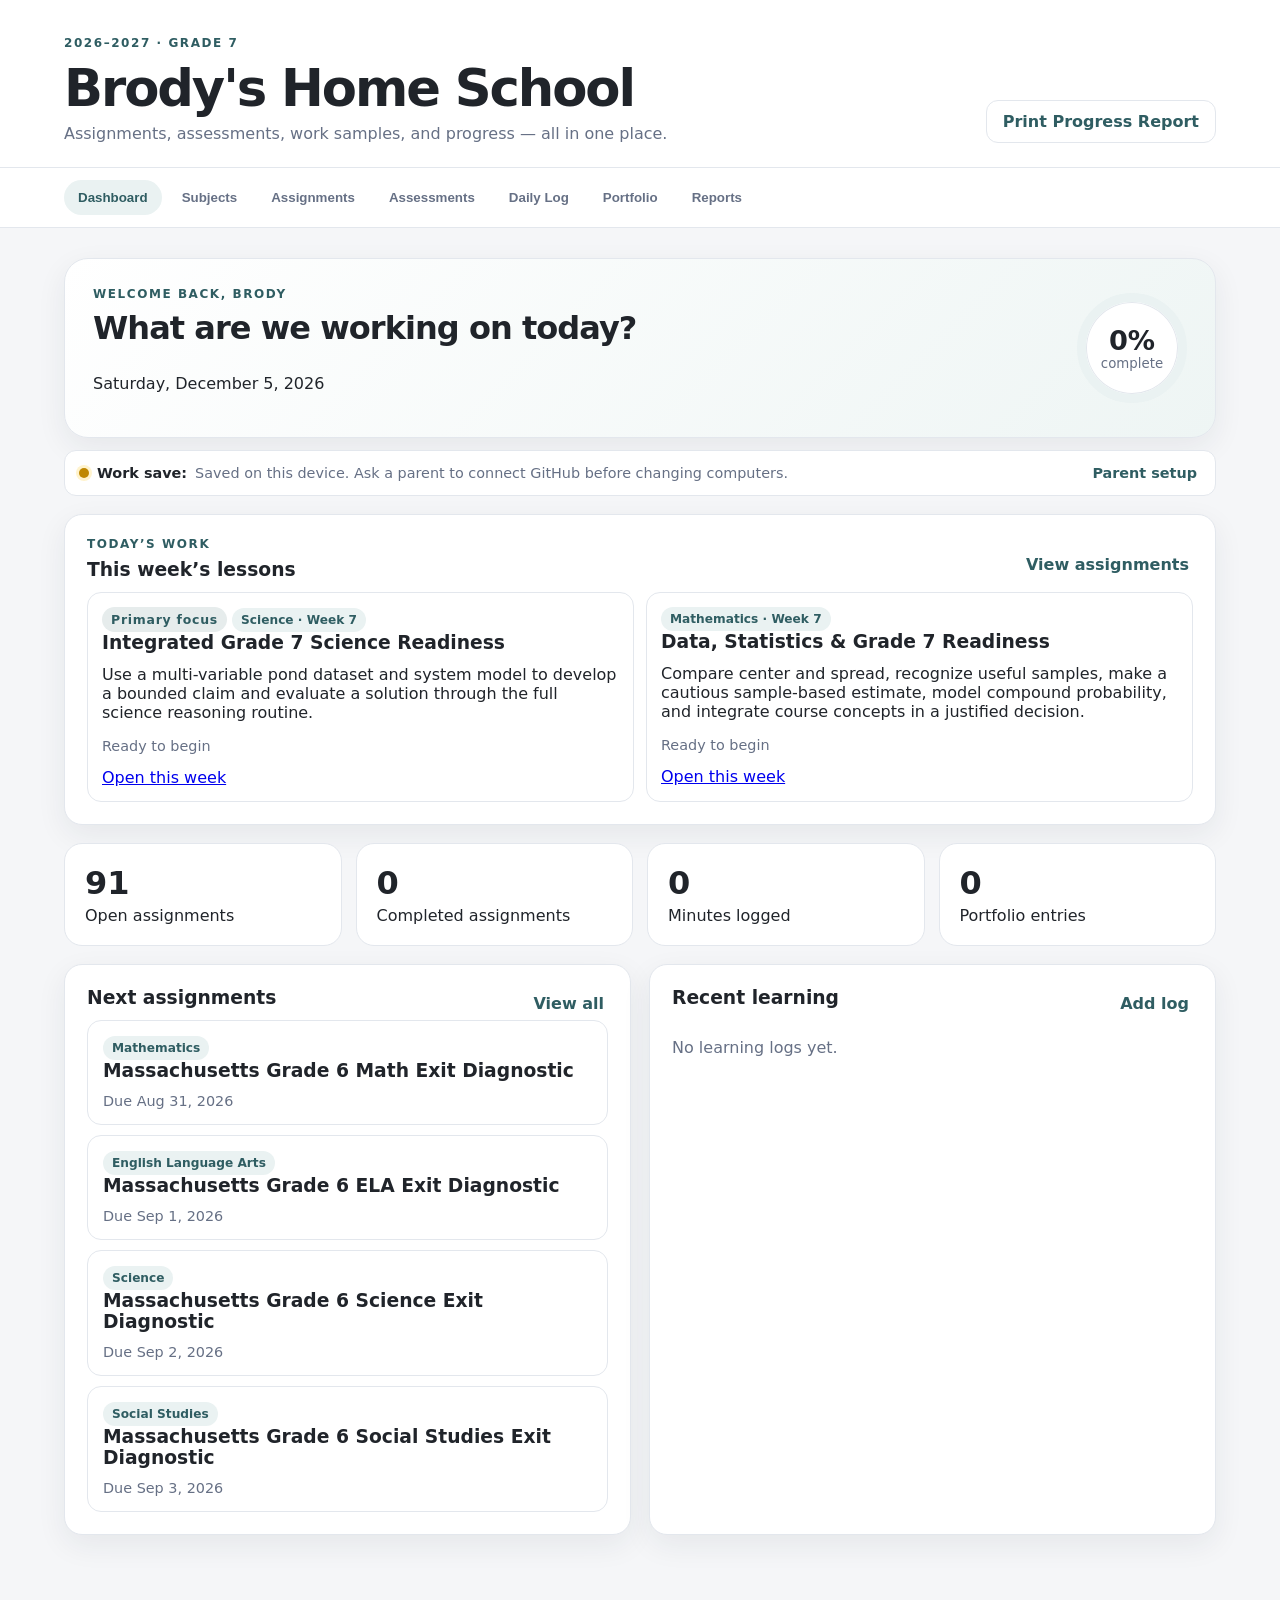
==== commit c4218780: "Publish Brody curriculum and shared work history" ====
--- a/index.html
+++ b/index.html
@@ -9,7 +9,7 @@
   <link rel="stylesheet" href="ela.css">
 <link rel="stylesheet" href="history-bridge.css">
 <link rel="stylesheet" href="reading.css">
-<link rel="stylesheet" href="instruction.css?v=20260906">
+<link rel="stylesheet" href="instruction.css?v=20260909a">
 </head>
 <body>
 <header class="site-header">
@@ -138,7 +138,7 @@
         <button id="exportJsonBtn" class="button">Export Full Record (.json)</button>
         <button id="exportCsvBtn" class="button secondary">Export Learning Log (.csv)</button>
       </div>
-      <p class="privacy-note"><strong>Important:</strong> this starter version stores progress only in this browser. Export regularly so the record is backed up.</p>
+      <p class="privacy-note"><strong>Backup:</strong> Keep periodic exports as an extra copy. The GitHub record-history card shows whether cross-device saving is connected.</p>
     </article>
   </div>
 </section>
@@ -175,6 +175,8 @@
 </dialog>
 
 <script src="portal-config.js"></script>
+<script src="storage-resilience.js?v=20260909a"></script>
+<script src="github-sync.js?v=20260915a"></script>
 <script src="assessment-persistence.js?v=20260907f"></script>
 <script src="app.js?v=20260907f"></script>
 <script src="portal-extras.js"></script>
--- a/styles.css
+++ b/styles.css
@@ -14,5 +14,6 @@
 .subject-card:hover{border-color:#aab8c2}.subject-card h3{margin:8px 0 7px}.subject-card p{color:var(--muted);font-size:.92rem;margin-bottom:0}
 .subject-detail{margin-top:18px}.topic-list{display:grid;grid-template-columns:repeat(2,minmax(0,1fr));gap:8px 18px;padding-left:18px}
 .standards-note{border-left:5px solid var(--accent)}
+.github-sync-summary{display:flex;align-items:center;gap:8px;flex-wrap:wrap;margin:12px 0 18px;padding:10px 14px;border:1px solid var(--line);border-radius:12px;background:var(--surface);color:var(--muted);font-size:.9rem}.github-sync-summary strong{color:var(--text)}.github-sync-summary .link-button{margin-left:auto}.github-sync-dot{width:10px;height:10px;border-radius:50%;background:#bf8700;box-shadow:0 0 0 3px #fff3cd}.github-sync-summary[data-sync-phase="saved"] .github-sync-dot,.github-sync-summary[data-sync-phase="loaded"] .github-sync-dot{background:var(--success);box-shadow:0 0 0 3px #e8f5ec}.github-sync-summary[data-sync-phase="conflict"] .github-sync-dot,.github-sync-summary[data-sync-phase="offline"] .github-sync-dot{background:#b42318;box-shadow:0 0 0 3px #fee4e2}.github-sync-card{border-left:5px solid var(--accent)}.github-sync-card .eyebrow{margin-bottom:6px}.github-sync-token-label{display:grid;gap:7px;font-size:.92rem;font-weight:700}.github-sync-remember{display:flex;align-items:center;gap:8px;font-weight:700;margin:8px 0}.github-sync-remember input{width:auto}.github-sync-card button:disabled{cursor:not-allowed;opacity:.55}.github-sync-card[data-sync-phase="conflict"]{border-left-color:#b42318}.github-sync-page-status{position:sticky;bottom:10px;z-index:20;width:min(760px,calc(100% - 24px));margin:12px auto;padding:9px 12px;border:1px solid var(--line);border-radius:12px;background:rgba(255,255,255,.96);box-shadow:var(--shadow);color:var(--muted);font-size:.85rem;text-align:center}
 @media(max-width:900px){.subject-grid{grid-template-columns:repeat(2,minmax(0,1fr))}}
 @media(max-width:580px){.subject-grid{grid-template-columns:1fr}.topic-list{grid-template-columns:1fr}}
